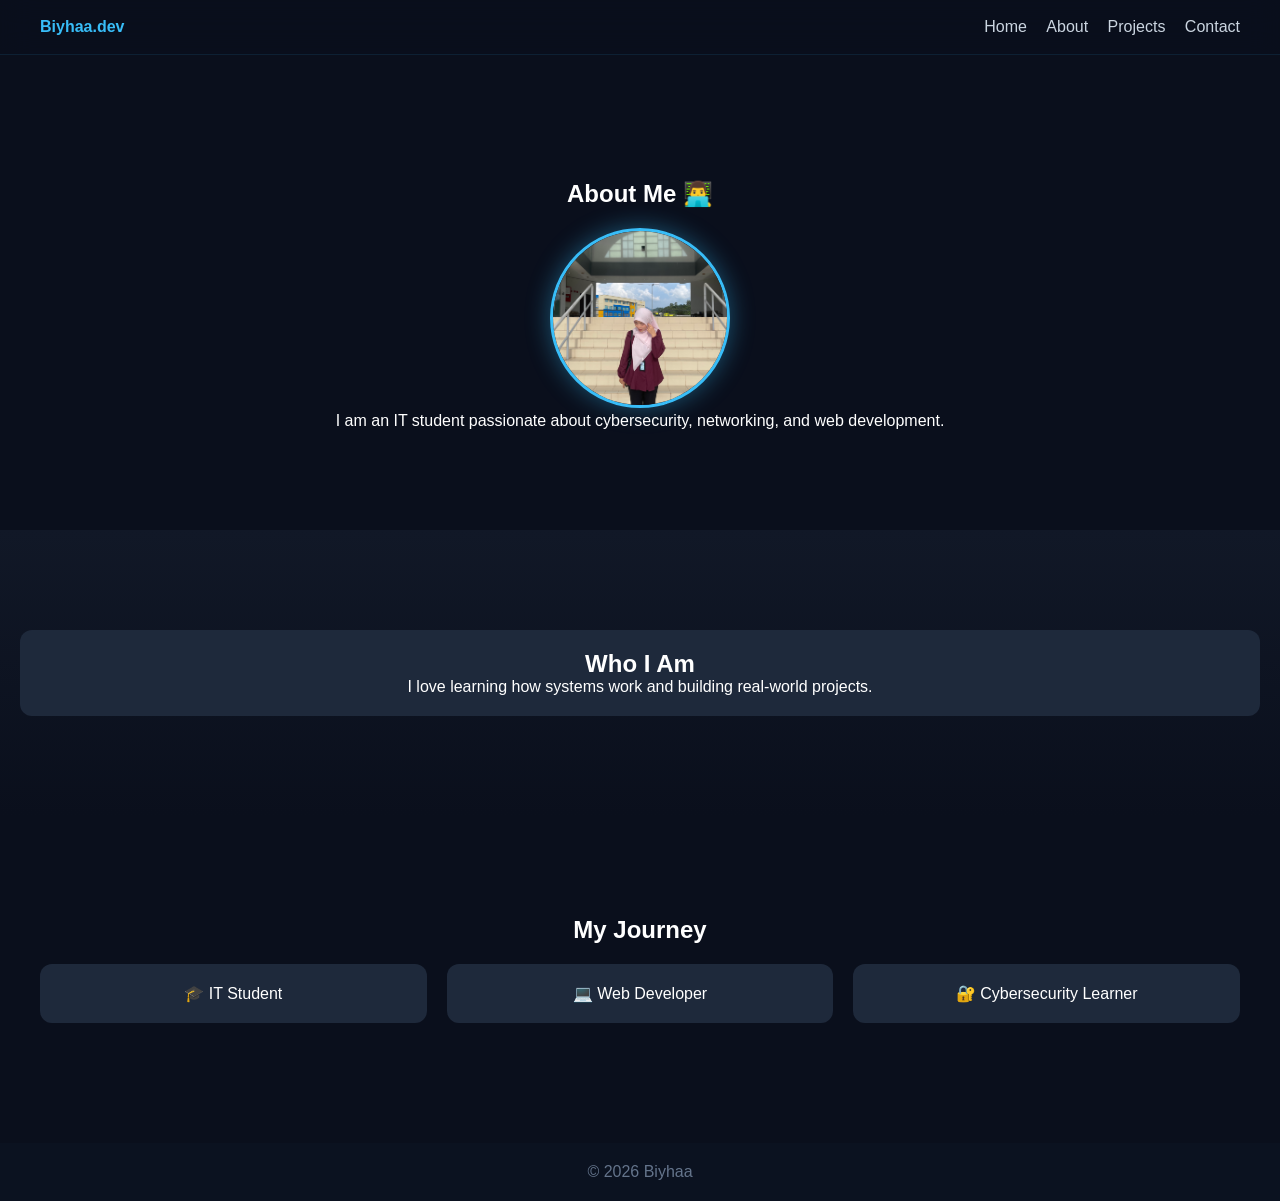
==== about.html @ 8bd09adf "Update about.html" ====
<!DOCTYPE html>
<html lang="en">
<head>
<meta charset="UTF-8">
<meta name="viewport" content="width=device-width, initial-scale=1.0">
<title>About | Biyhaa</title>

<link rel="stylesheet" href="style.css">
</head>

<body>

<header class="navbar">
    <div class="logo">Biyhaa.dev</div>
    <nav>
        <a class="nav-link" href="index.html">Home</a>
        <a class="nav-link" href="about.html">About</a>
        <a class="nav-link" href="projects.html">Projects</a>
        <a class="nav-link" href="contact.html">Contact</a>
    </nav>
</header>

<section class="section">
    <h1>About Me 👨‍💻</h1>

        <img src="IMG_8706.jpeg" class="profile-img" alt="Profile">
    </div>

    <p class="text">
        I am an IT student passionate about cybersecurity, networking, and web development.
    </p>
</section>

<section class="section dark">
    <div class="card profile-card">
        <h2>Who I Am</h2>
        <p>I love learning how systems work and building real-world projects.</p>
    </div>
</section>

<section class="section">
    <h2>My Journey</h2>

    <div class="grid">
        <div class="card">🎓 IT Student</div>
        <div class="card">💻 Web Developer</div>
        <div class="card">🔐 Cybersecurity Learner</div>
    </div>
</section>

<footer>
    <p>© 2026 Biyhaa</p>
</footer>

<script>
const links = document.querySelectorAll(".nav-link");
const currentPage = window.location.pathname.split("/").pop();

links.forEach(link => {
    const href = link.getAttribute("href");

    if (href === currentPage) {
        link.classList.add("active");
    }
});
</script>

</body>
</html>
---- style.css ----
/* RESET */
* {
    margin: 0;
    padding: 0;
    box-sizing: border-box;
    font-family: "Inter", sans-serif;
}

html {
    scroll-behavior: smooth;
}

body {
    background: #0a0f1c;
    color: white;
    padding-top: 80px;
}

/* NAVBAR */
.navbar {
    position: fixed;
    top: 0;
    width: 100%;
    display: flex;
    justify-content: space-between;
    padding: 18px 40px;
    background: rgba(10, 15, 28, 0.75);
    backdrop-filter: blur(15px);
    border-bottom: 1px solid rgba(56,189,248,0.1);
    z-index: 1000;
}

.logo {
    color: #38bdf8;
    font-weight: 700;
}

nav a {
    margin-left: 15px;
    color: #cbd5e1;
    text-decoration: none;
}

nav a:hover {
    color: #38bdf8;
}

/* HERO */
.hero {
    height: 90vh;
    display: flex;
    flex-direction: column;
    justify-content: center;
    align-items: center;
    text-align: center;
}

.hero h1 {
    font-size: 50px;
}

.typing {
    color: #38bdf8;
    margin: 10px 0;
}

/* BUTTON */
.btn {
    padding: 12px 20px;
    background: #38bdf8;
    color: black;
    border-radius: 8px;
    text-decoration: none;
    font-weight: 600;
    transition: 0.3s ease;
}

.btn:hover {
    transform: scale(1.05);
    background: #0ea5e9;
}

/* SECTIONS */
.section {
    padding: 100px 20px;
    text-align: center;
    animation: fadeUp 0.8s ease;
}

.section.dark {
    background: linear-gradient(180deg, #111827, #0a0f1c);
}

/* GRID */
.grid {
    display: grid;
    grid-template-columns: repeat(auto-fit, minmax(250px, 1fr));
    gap: 20px;
    padding: 20px;
}

/* CARDS */
.card {
    background: #1e293b;
    padding: 20px;
    border-radius: 12px;
    transition: all 0.3s ease;
}

.card:hover {
    transform: translateY(-10px);
    box-shadow: 0 12px 30px rgba(56,189,248,0.18);
}

/* PROFILE IMAGE */
.profile-img {
    width: 180px;
    height: 180px;
    border-radius: 50%;
    object-fit: cover;
    margin-top: 20px;
    border: 3px solid #38bdf8;
    box-shadow: 0 0 25px rgba(56,189,248,0.4);
    transition: 0.3s ease;
}

.profile-img:hover {
    transform: scale(1.08);
    box-shadow: 0 0 40px rgba(56,189,248,0.6);
}

/* CONTACT TEXT */
#contact p {
    color: #cbd5e1;
}

/* FOOTER */
footer {
    text-align: center;
    padding: 20px;
    background: #0b1220;
    color: #64748b;
}

/* FADE ANIMATION */
@keyframes fadeUp {
    from {
        opacity: 0;
        transform: translateY(30px);
    }
    to {
        opacity: 1;
        transform: translateY(0);
    }
}
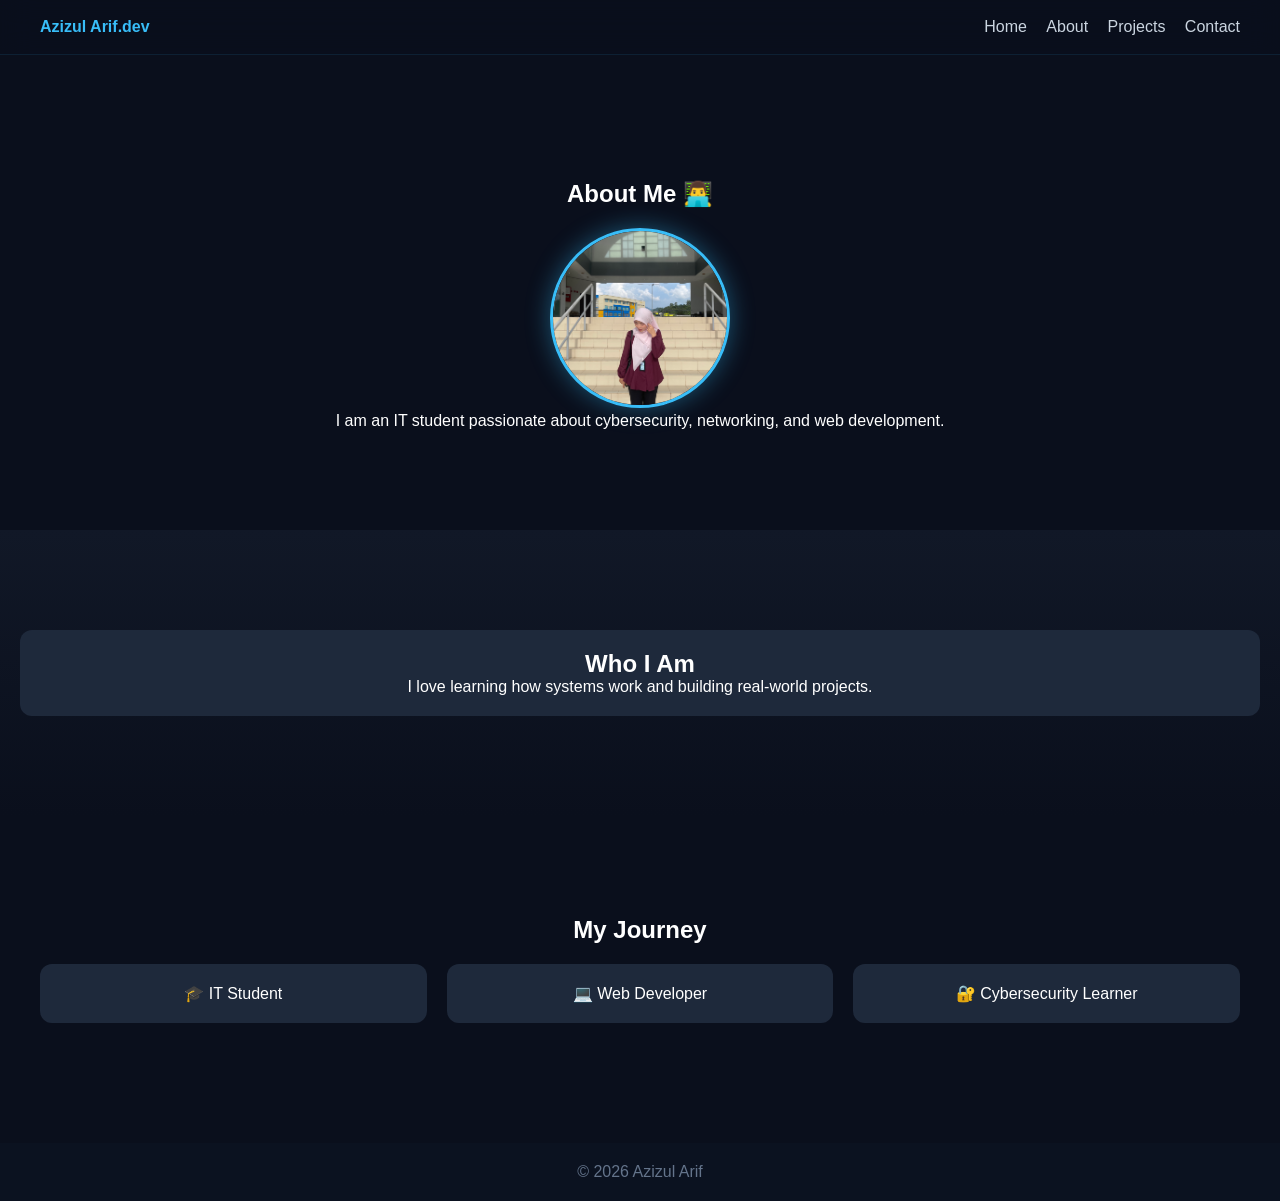
==== commit 0c30c4e0: "Update about.html" ====
--- a/about.html
+++ b/about.html
@@ -3,7 +3,7 @@
 <head>
 <meta charset="UTF-8">
 <meta name="viewport" content="width=device-width, initial-scale=1.0">
-<title>About | Biyhaa</title>
+<title>About | Azizul Arif</title>
 
 <link rel="stylesheet" href="style.css">
 </head>
@@ -11,7 +11,7 @@
 <body>
 
 <header class="navbar">
-    <div class="logo">Biyhaa.dev</div>
+    <div class="logo">Azizul Arif.dev</div>
     <nav>
         <a class="nav-link" href="index.html">Home</a>
         <a class="nav-link" href="about.html">About</a>
@@ -49,7 +49,7 @@
 </section>
 
 <footer>
-    <p>© 2026 Biyhaa</p>
+    <p>© 2026 Azizul Arif</p>
 </footer>
 
 <script>
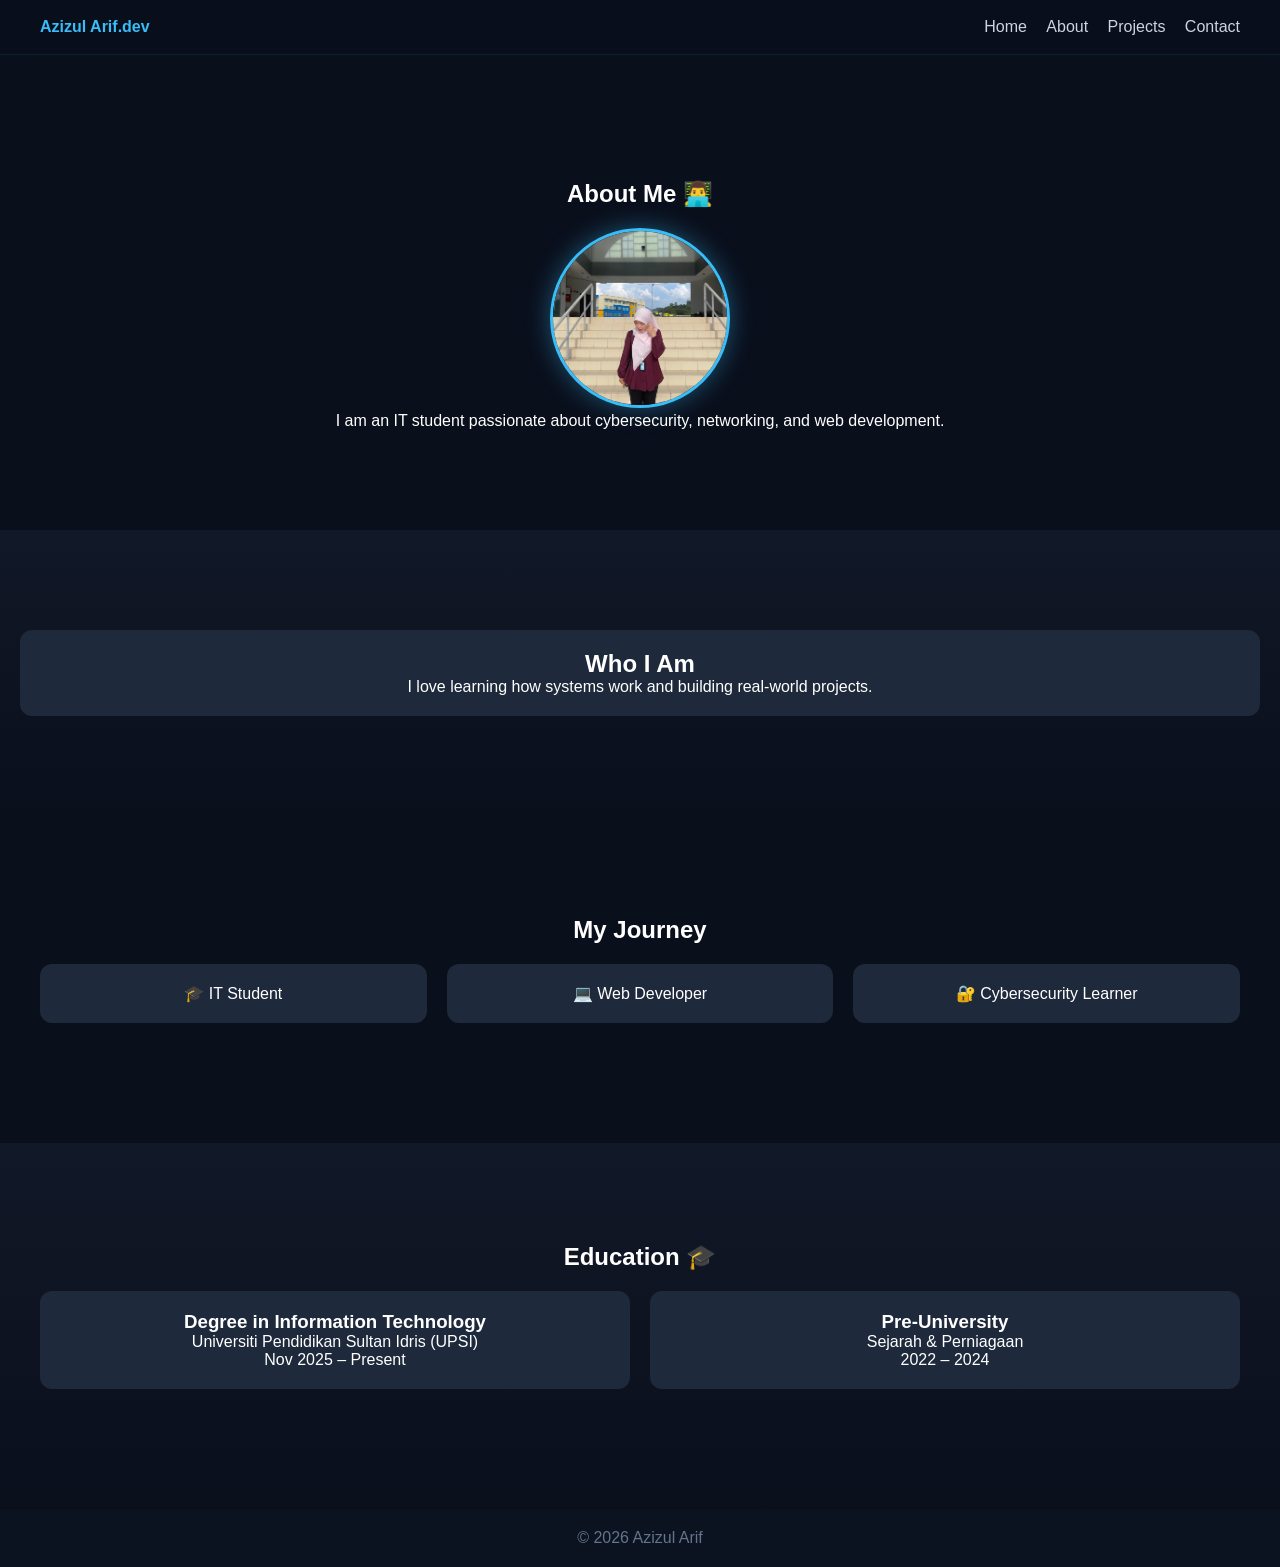
==== commit cf2f628a: "Update about.html" ====
--- a/about.html
+++ b/about.html
@@ -20,17 +20,18 @@
     </nav>
 </header>
 
+<!-- ABOUT SECTION -->
 <section class="section">
     <h1>About Me 👨‍💻</h1>
 
-        <img src="IMG_8706.jpeg" class="profile-img" alt="Profile">
-    </div>
+    <img src="IMG_8706.jpeg" class="profile-img" alt="Profile">
 
     <p class="text">
         I am an IT student passionate about cybersecurity, networking, and web development.
     </p>
 </section>
 
+<!-- WHO I AM -->
 <section class="section dark">
     <div class="card profile-card">
         <h2>Who I Am</h2>
@@ -38,6 +39,7 @@
     </div>
 </section>
 
+<!-- JOURNEY -->
 <section class="section">
     <h2>My Journey</h2>
 
@@ -45,6 +47,27 @@
         <div class="card">🎓 IT Student</div>
         <div class="card">💻 Web Developer</div>
         <div class="card">🔐 Cybersecurity Learner</div>
+    </div>
+</section>
+
+<!-- EDUCATION (NEW ADDED SECTION) -->
+<section class="section dark">
+    <h2>Education 🎓</h2>
+
+    <div class="grid">
+
+        <div class="card">
+            <h3>Degree in Information Technology</h3>
+            <p>Universiti Pendidikan Sultan Idris (UPSI)</p>
+            <p>Nov 2025 – Present</p>
+        </div>
+
+        <div class="card">
+            <h3>Pre-University</h3>
+            <p>Sejarah & Perniagaan</p>
+            <p>2022 – 2024</p>
+        </div>
+
     </div>
 </section>
 
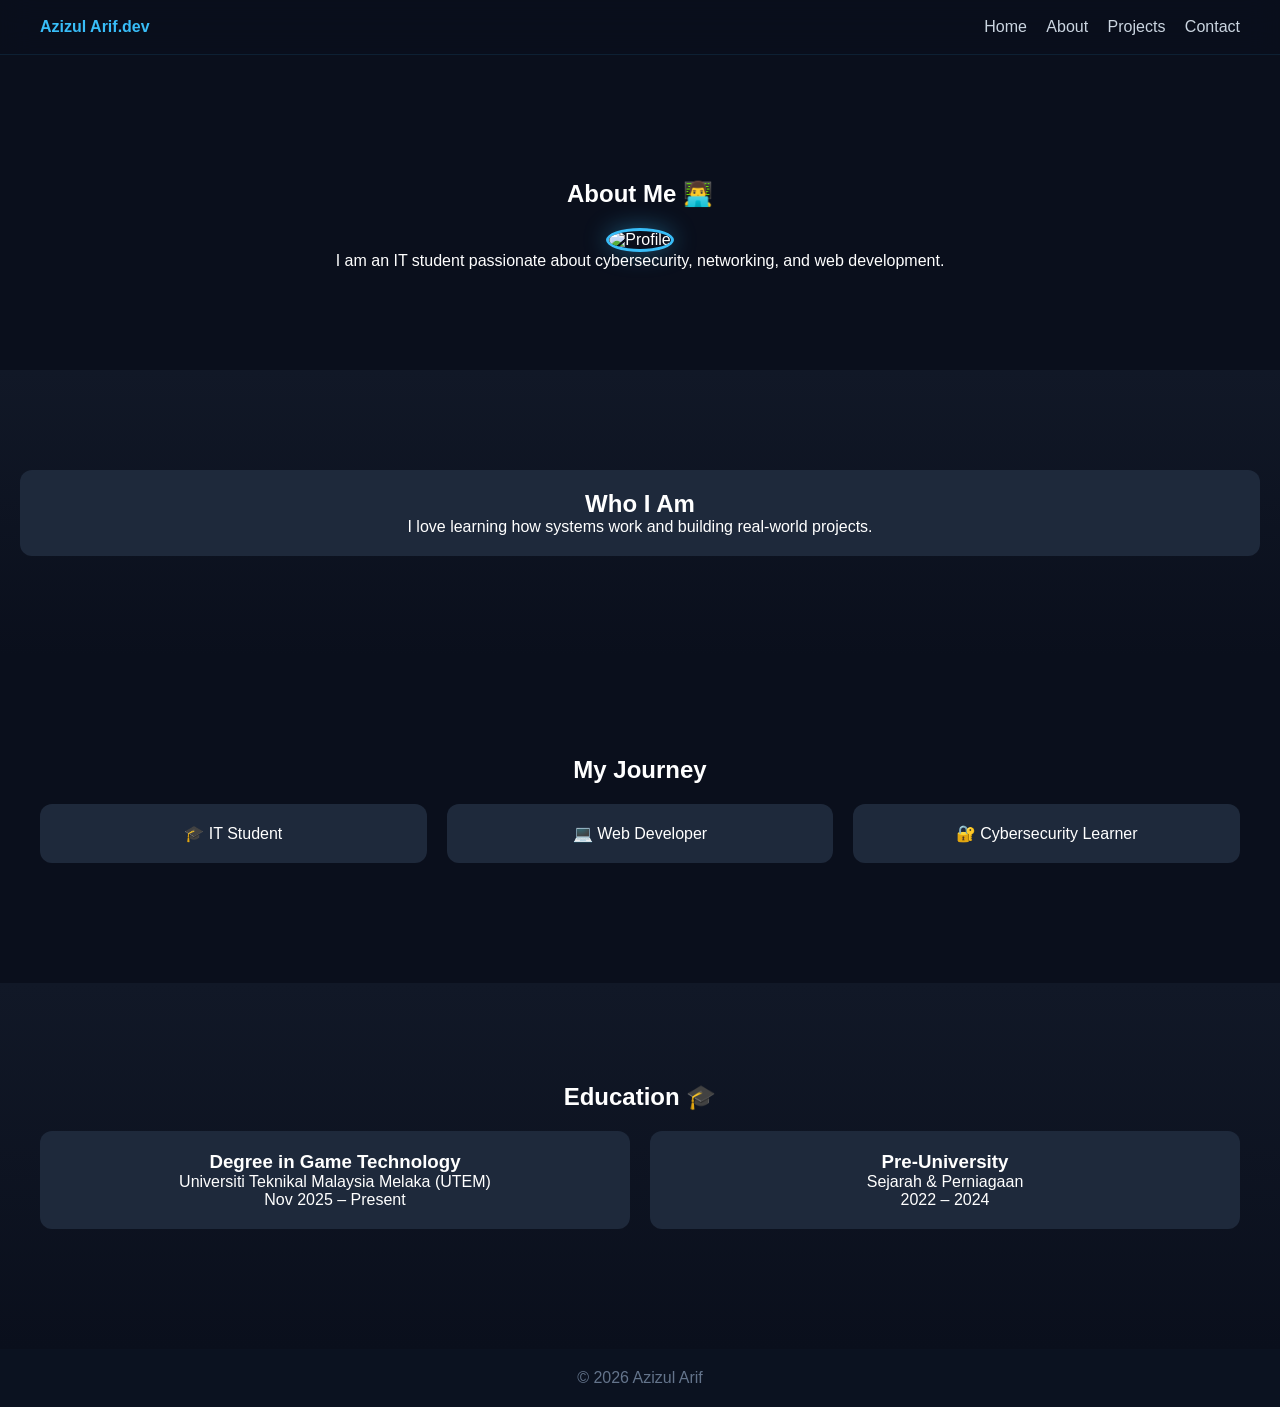
==== commit 9f805674: "Update about.html" ====
--- a/about.html
+++ b/about.html
@@ -20,11 +20,12 @@
     </nav>
 </header>
 
-<!-- ABOUT SECTION -->
+<!-- ABOUT -->
 <section class="section">
     <h1>About Me 👨‍💻</h1>
 
-    <img src="IMG_8706.jpeg" class="profile-img" alt="Profile">
+    <!-- UPDATED PROFILE IMAGE -->
+    <img src="336d7996-d282-4a2a-9e5e-6ca4b7f17e5b.jpeg" class="profile-img" alt="Profile">
 
     <p class="text">
         I am an IT student passionate about cybersecurity, networking, and web development.
@@ -33,7 +34,7 @@
 
 <!-- WHO I AM -->
 <section class="section dark">
-    <div class="card profile-card">
+    <div class="card">
         <h2>Who I Am</h2>
         <p>I love learning how systems work and building real-world projects.</p>
     </div>
@@ -50,15 +51,15 @@
     </div>
 </section>
 
-<!-- EDUCATION (NEW ADDED SECTION) -->
+<!-- EDUCATION -->
 <section class="section dark">
     <h2>Education 🎓</h2>
 
     <div class="grid">
 
         <div class="card">
-            <h3>Degree in Information Technology</h3>
-            <p>Universiti Pendidikan Sultan Idris (UPSI)</p>
+            <h3>Degree in Game Technology</h3>
+            <p>Universiti Teknikal Malaysia Melaka (UTEM)</p>
             <p>Nov 2025 – Present</p>
         </div>
 
@@ -71,10 +72,12 @@
     </div>
 </section>
 
+<!-- FOOTER -->
 <footer>
     <p>© 2026 Azizul Arif</p>
 </footer>
 
+<!-- ACTIVE NAV SCRIPT -->
 <script>
 const links = document.querySelectorAll(".nav-link");
 const currentPage = window.location.pathname.split("/").pop();
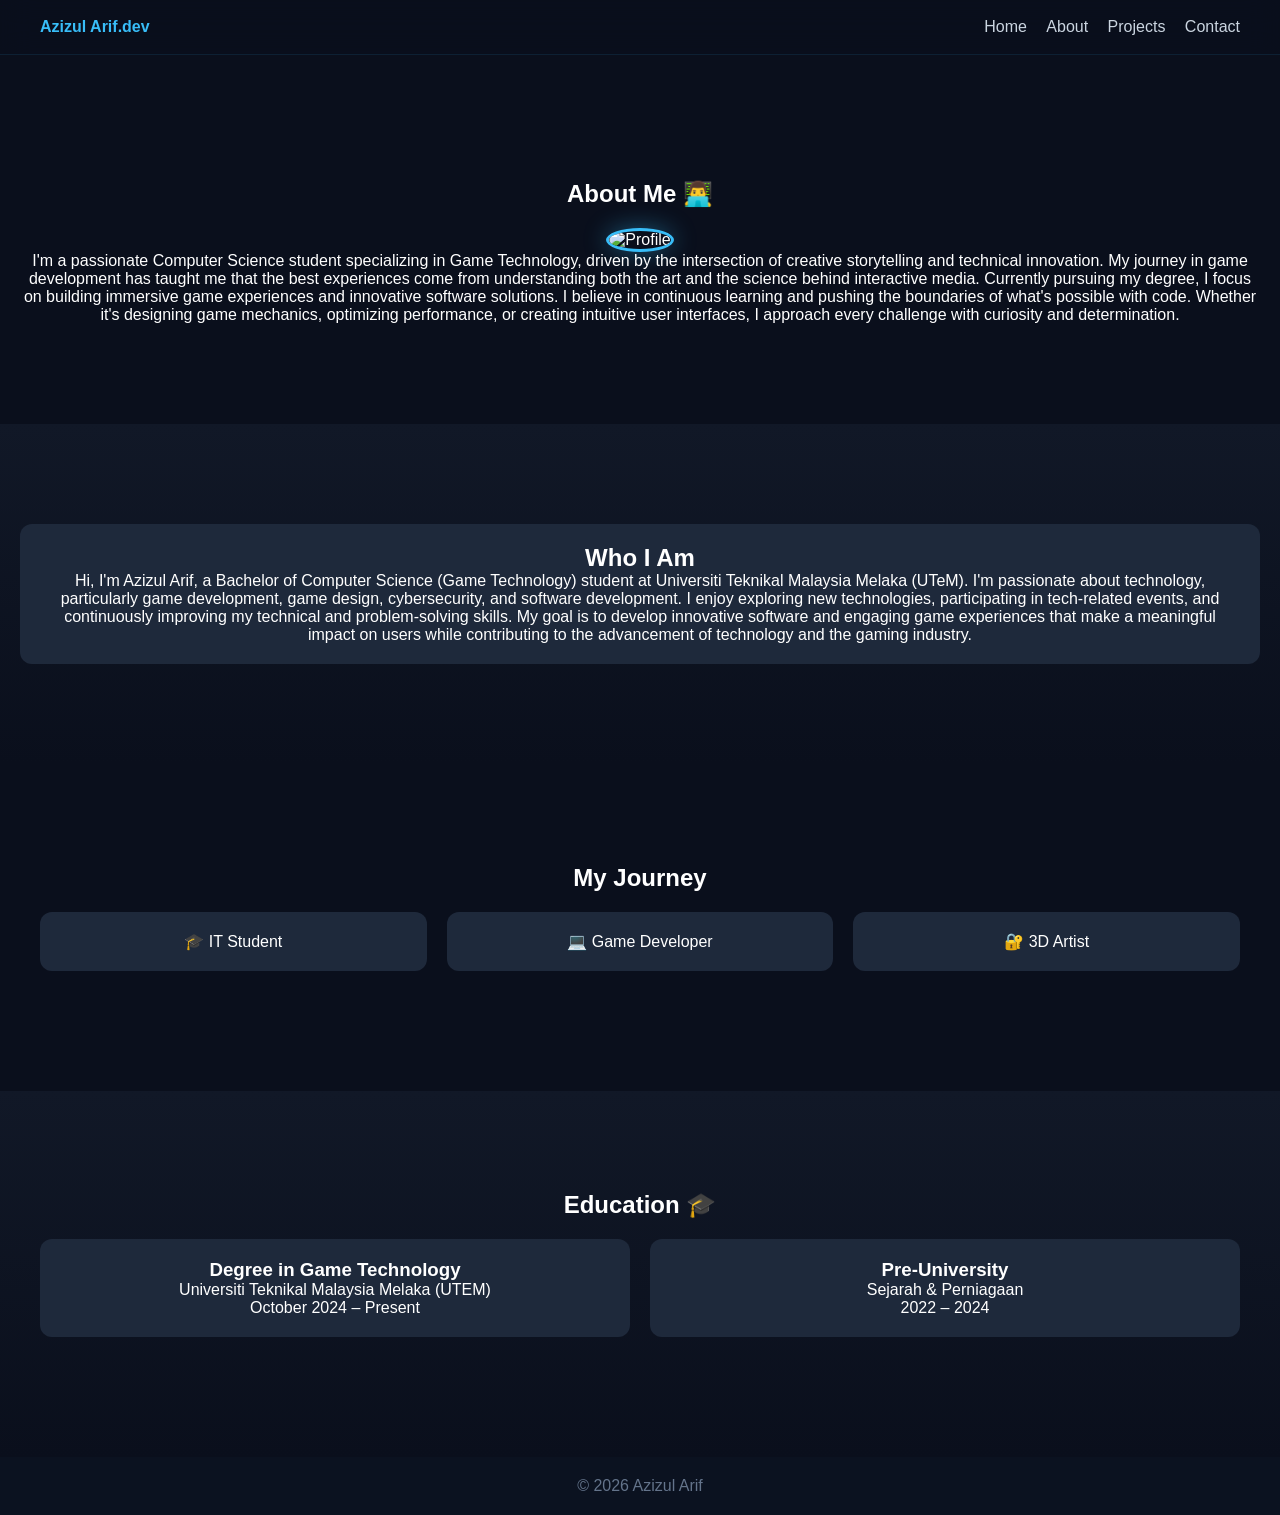
==== commit 81b922cd: "Update about.html" ====
--- a/about.html
+++ b/about.html
@@ -28,7 +28,16 @@
     <img src="336d7996-d282-4a2a-9e5e-6ca4b7f17e5b.jpeg" class="profile-img" alt="Profile">
 
     <p class="text">
-        I am an IT student passionate about cybersecurity, networking, and web development.
+        I'm a passionate Computer Science student specializing in Game Technology,
+        driven by the intersection of creative storytelling and technical innovation. 
+        My journey in game development has taught me that the best experiences come 
+        from understanding both the art and the science behind interactive media.
+
+        Currently pursuing my degree, I focus on building immersive game experiences 
+        and innovative software solutions. I believe in continuous learning and pushing 
+        the boundaries of what's possible with code. Whether it's designing game mechanics, 
+        optimizing performance, or creating intuitive user interfaces, I approach every
+        challenge with curiosity and determination.
     </p>
 </section>
 
@@ -36,7 +45,11 @@
 <section class="section dark">
     <div class="card">
         <h2>Who I Am</h2>
-        <p>I love learning how systems work and building real-world projects.</p>
+        <p>Hi, I'm Azizul Arif, a Bachelor of Computer Science (Game Technology) student at Universiti Teknikal Malaysia Melaka (UTeM).
+            I'm passionate about technology, particularly game development, game design, cybersecurity, and software development.
+            I enjoy exploring new technologies, participating in tech-related events, and continuously improving my technical and problem-solving skills.
+            My goal is to develop innovative software and engaging game experiences that make a meaningful impact on users while contributing
+            to the advancement of technology and the gaming industry.</p>
     </div>
 </section>
 
@@ -46,8 +59,8 @@
 
     <div class="grid">
         <div class="card">🎓 IT Student</div>
-        <div class="card">💻 Web Developer</div>
-        <div class="card">🔐 Cybersecurity Learner</div>
+        <div class="card">💻 Game Developer</div>
+        <div class="card">🔐 3D Artist</div>
     </div>
 </section>
 
@@ -60,7 +73,7 @@
         <div class="card">
             <h3>Degree in Game Technology</h3>
             <p>Universiti Teknikal Malaysia Melaka (UTEM)</p>
-            <p>Nov 2025 – Present</p>
+            <p>October 2024 – Present</p>
         </div>
 
         <div class="card">
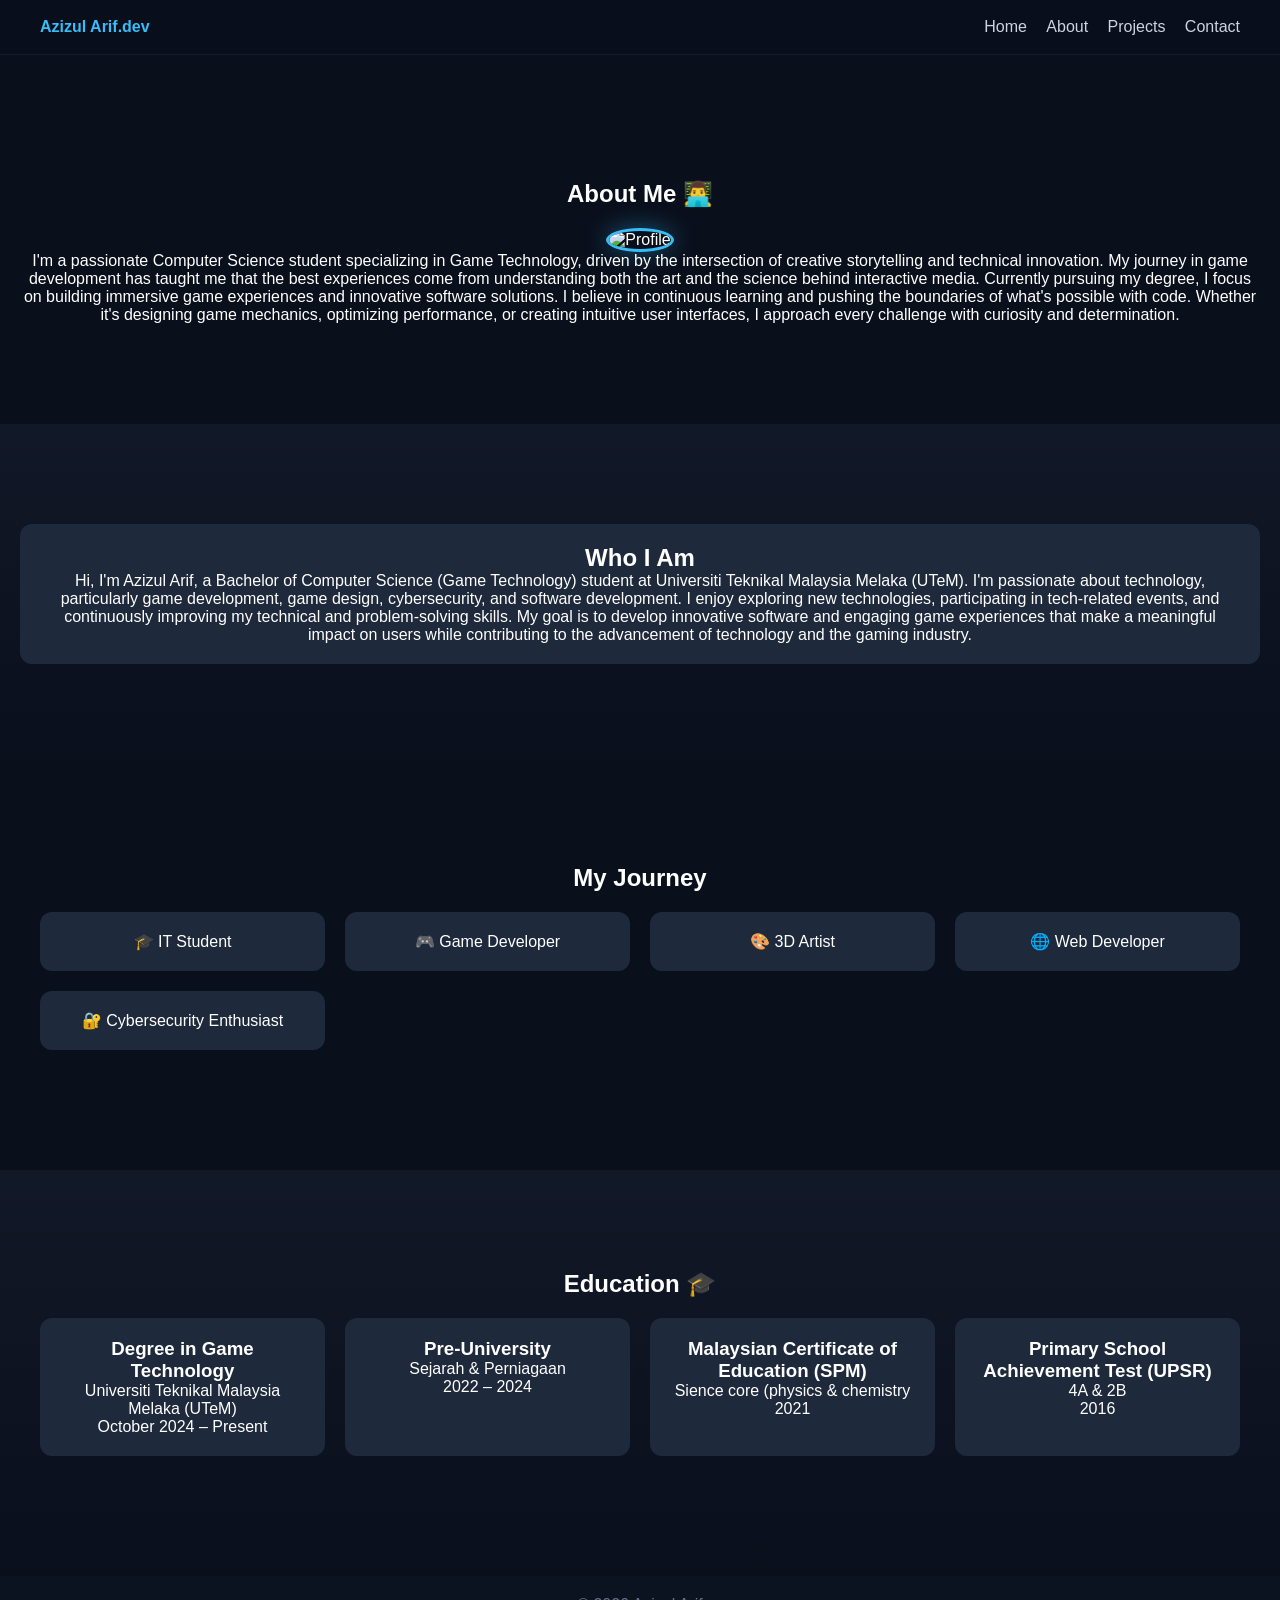
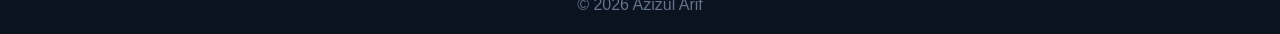
==== commit b6a5fc38: "Update about.html" ====
--- a/about.html
+++ b/about.html
@@ -33,6 +33,7 @@
         My journey in game development has taught me that the best experiences come 
         from understanding both the art and the science behind interactive media.
 
+        
         Currently pursuing my degree, I focus on building immersive game experiences 
         and innovative software solutions. I believe in continuous learning and pushing 
         the boundaries of what's possible with code. Whether it's designing game mechanics, 
@@ -48,6 +49,8 @@
         <p>Hi, I'm Azizul Arif, a Bachelor of Computer Science (Game Technology) student at Universiti Teknikal Malaysia Melaka (UTeM).
             I'm passionate about technology, particularly game development, game design, cybersecurity, and software development.
             I enjoy exploring new technologies, participating in tech-related events, and continuously improving my technical and problem-solving skills.
+            
+            
             My goal is to develop innovative software and engaging game experiences that make a meaningful impact on users while contributing
             to the advancement of technology and the gaming industry.</p>
     </div>
@@ -59,8 +62,10 @@
 
     <div class="grid">
         <div class="card">🎓 IT Student</div>
-        <div class="card">💻 Game Developer</div>
-        <div class="card">🔐 3D Artist</div>
+        <div class="card">🎮 Game Developer</div>
+        <div class="card">🎨 3D Artist</div>
+        <div class="card">🌐 Web Developer</div>
+        <div class="card">🔐 Cybersecurity Enthusiast</div>
     </div>
 </section>
 
@@ -72,7 +77,7 @@
 
         <div class="card">
             <h3>Degree in Game Technology</h3>
-            <p>Universiti Teknikal Malaysia Melaka (UTEM)</p>
+            <p>Universiti Teknikal Malaysia Melaka (UTeM)</p>
             <p>October 2024 – Present</p>
         </div>
 
@@ -80,6 +85,18 @@
             <h3>Pre-University</h3>
             <p>Sejarah & Perniagaan</p>
             <p>2022 – 2024</p>
+        </div>
+
+        <div class="card">
+            <h3>Malaysian Certificate of Education (SPM)</h3>
+            <p>Sience core (physics & chemistry</p>
+            <p>2021</p>
+        </div>
+
+         <div class="card">
+            <h3>Primary School Achievement Test (UPSR)</h3>
+            <p>4A & 2B</p>
+            <p>2016</p>
         </div>
 
     </div>
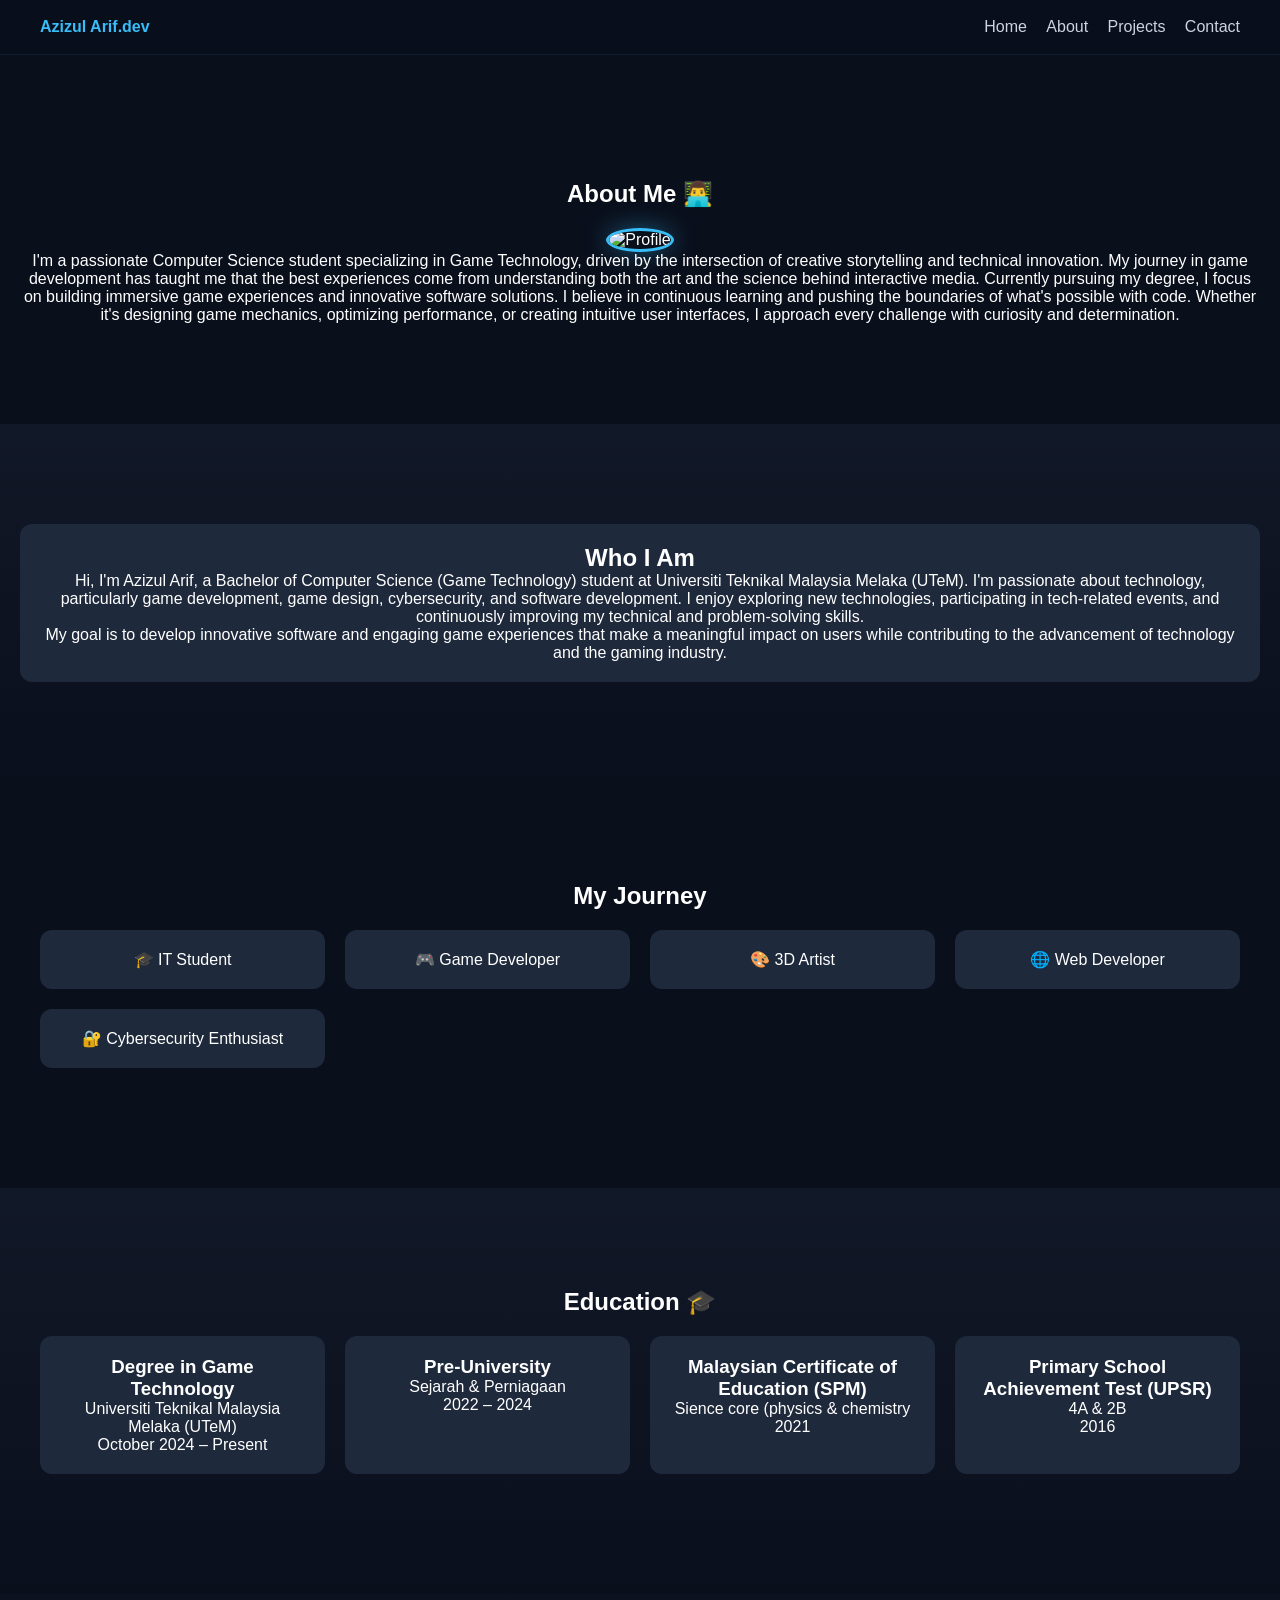
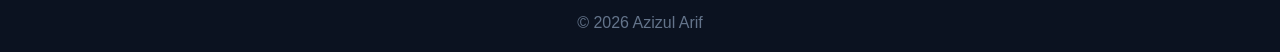
==== commit eb9465d7: "Update about.html" ====
--- a/about.html
+++ b/about.html
@@ -46,13 +46,15 @@
 <section class="section dark">
     <div class="card">
         <h2>Who I Am</h2>
-        <p>Hi, I'm Azizul Arif, a Bachelor of Computer Science (Game Technology) student at Universiti Teknikal Malaysia Melaka (UTeM).
-            I'm passionate about technology, particularly game development, game design, cybersecurity, and software development.
-            I enjoy exploring new technologies, participating in tech-related events, and continuously improving my technical and problem-solving skills.
-            
-            
-            My goal is to develop innovative software and engaging game experiences that make a meaningful impact on users while contributing
-            to the advancement of technology and the gaming industry.</p>
+       <p>
+    Hi, I'm Azizul Arif, a Bachelor of Computer Science (Game Technology) student at Universiti Teknikal Malaysia Melaka (UTeM).
+    I'm passionate about technology, particularly game development, game design, cybersecurity, and software development.
+    I enjoy exploring new technologies, participating in tech-related events, and continuously improving my technical and problem-solving skills.
+</p>
+
+<p>
+    My goal is to develop innovative software and engaging game experiences that make a meaningful impact on users while contributing to the advancement of technology and the gaming industry.
+</p>
     </div>
 </section>
 
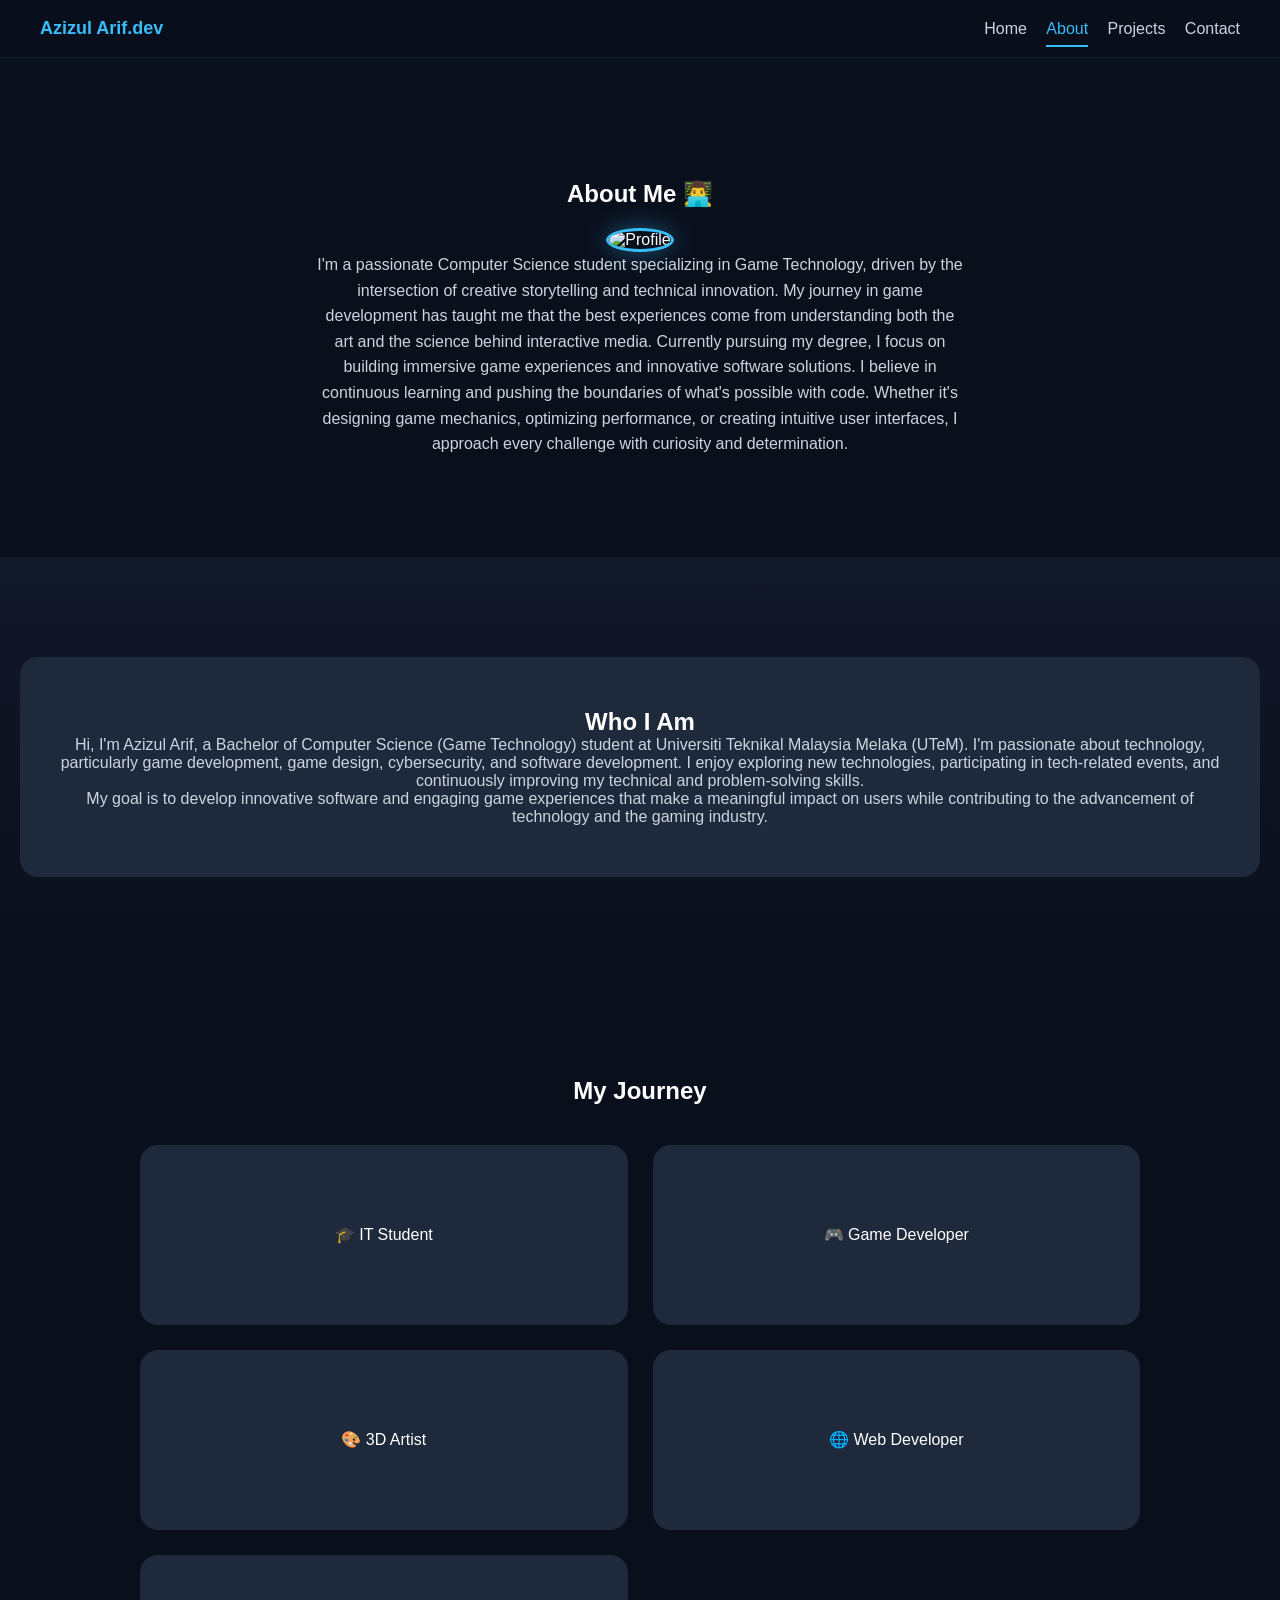
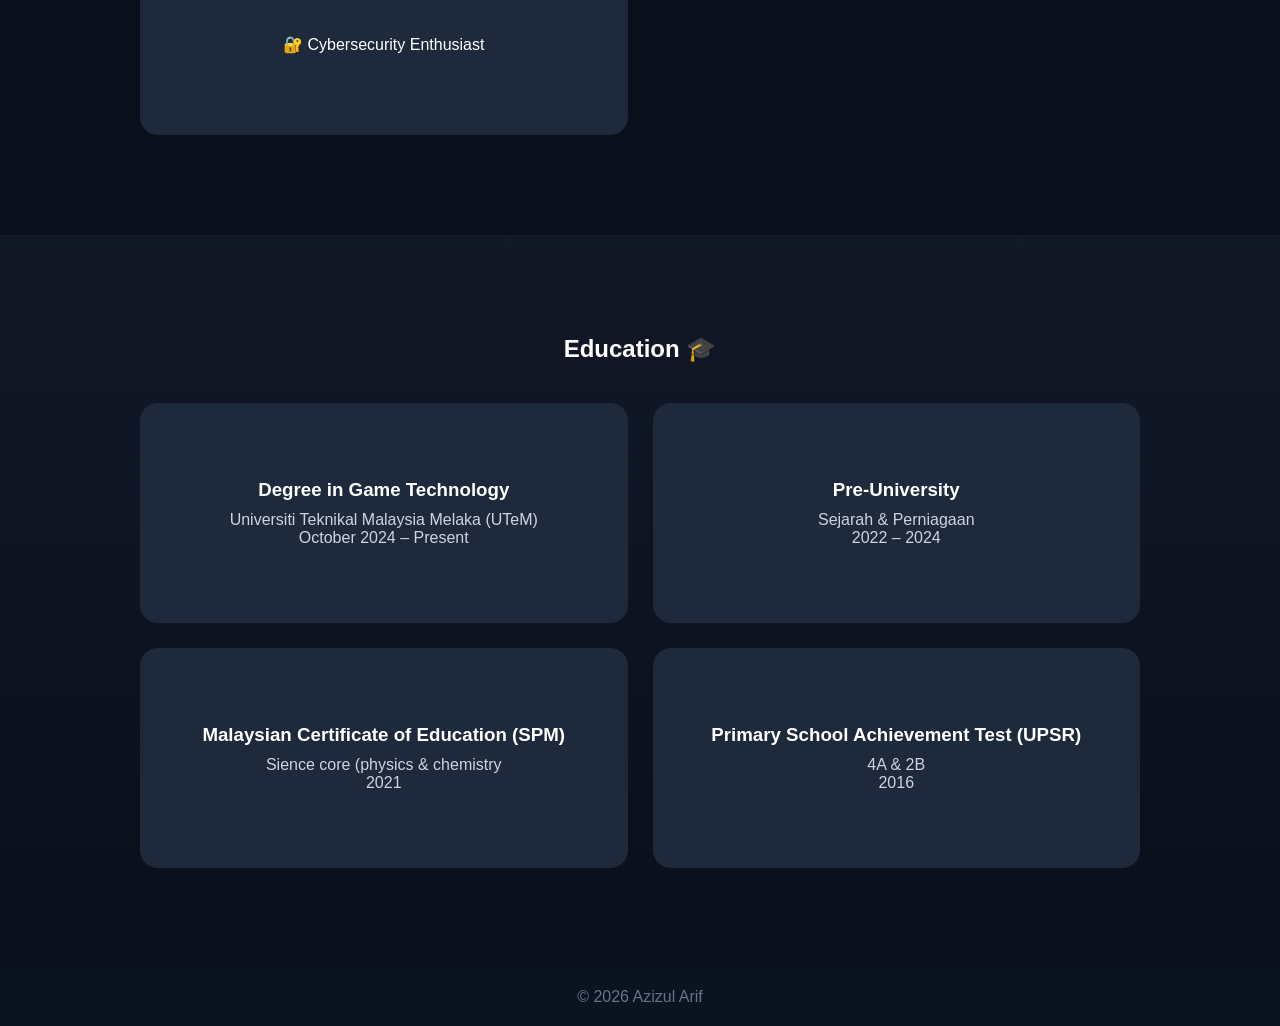
==== commit 75a60309: "Update about.html" ====
--- a/about.html
+++ b/about.html
@@ -44,7 +44,7 @@
 
 <!-- WHO I AM -->
 <section class="section dark">
-    <div class="card">
+    <div class="education-card">
         <h2>Who I Am</h2>
        <p>
     Hi, I'm Azizul Arif, a Bachelor of Computer Science (Game Technology) student at Universiti Teknikal Malaysia Melaka (UTeM).
@@ -62,7 +62,7 @@
 <section class="section">
     <h2>My Journey</h2>
 
-    <div class="grid">
+    <div class="education-grid">
         <div class="card">🎓 IT Student</div>
         <div class="card">🎮 Game Developer</div>
         <div class="card">🎨 3D Artist</div>
@@ -75,27 +75,27 @@
 <section class="section dark">
     <h2>Education 🎓</h2>
 
-    <div class="grid">
+    <div class="education-grid">
 
-        <div class="card">
+        <div class="education-card">
             <h3>Degree in Game Technology</h3>
             <p>Universiti Teknikal Malaysia Melaka (UTeM)</p>
             <p>October 2024 – Present</p>
         </div>
 
-        <div class="card">
+        <div class="education-card">
             <h3>Pre-University</h3>
             <p>Sejarah & Perniagaan</p>
             <p>2022 – 2024</p>
         </div>
 
-        <div class="card">
+        <div class="education-card">
             <h3>Malaysian Certificate of Education (SPM)</h3>
             <p>Sience core (physics & chemistry</p>
             <p>2021</p>
         </div>
 
-         <div class="card">
+         <div class="education-card">
             <h3>Primary School Achievement Test (UPSR)</h3>
             <p>4A & 2B</p>
             <p>2016</p>
--- a/style.css
+++ b/style.css
@@ -1,4 +1,6 @@
-/* RESET */
+/* =======================
+   BASE RESET
+======================= */
 * {
     margin: 0;
     padding: 0;
@@ -16,13 +18,16 @@
     padding-top: 80px;
 }
 
-/* NAVBAR */
+/* =======================
+   NAVBAR
+======================= */
 .navbar {
     position: fixed;
     top: 0;
     width: 100%;
     display: flex;
     justify-content: space-between;
+    align-items: center;
     padding: 18px 40px;
     background: rgba(10, 15, 28, 0.75);
     backdrop-filter: blur(15px);
@@ -33,19 +38,23 @@
 .logo {
     color: #38bdf8;
     font-weight: 700;
+    font-size: 18px;
 }
 
 nav a {
     margin-left: 15px;
     color: #cbd5e1;
     text-decoration: none;
+    transition: 0.3s;
 }
 
 nav a:hover {
     color: #38bdf8;
 }
 
-/* HERO */
+/* =======================
+   HERO
+======================= */
 .hero {
     height: 90vh;
     display: flex;
@@ -53,34 +62,41 @@
     justify-content: center;
     align-items: center;
     text-align: center;
+    gap: 10px;
 }
 
 .hero h1 {
-    font-size: 50px;
+    font-size: 52px;
+    font-weight: 700;
 }
 
 .typing {
     color: #38bdf8;
-    margin: 10px 0;
-}
-
-/* BUTTON */
+    font-size: 22px;
+}
+
+/* =======================
+   BUTTON
+======================= */
 .btn {
-    padding: 12px 20px;
+    padding: 12px 22px;
     background: #38bdf8;
     color: black;
-    border-radius: 8px;
+    border-radius: 10px;
     text-decoration: none;
     font-weight: 600;
     transition: 0.3s ease;
+    display: inline-block;
 }
 
 .btn:hover {
-    transform: scale(1.05);
+    transform: translateY(-3px) scale(1.05);
     background: #0ea5e9;
 }
 
-/* SECTIONS */
+/* =======================
+   SECTIONS
+======================= */
 .section {
     padding: 100px 20px;
     text-align: center;
@@ -91,28 +107,77 @@
     background: linear-gradient(180deg, #111827, #0a0f1c);
 }
 
-/* GRID */
+/* =======================
+   GRID + CARDS
+======================= */
 .grid {
     display: grid;
-    grid-template-columns: repeat(auto-fit, minmax(250px, 1fr));
-    gap: 20px;
+    grid-template-columns: repeat(auto-fit, minmax(320px, 1fr));
+    gap: 25px;
+    max-width: 1200px;
+    margin: 40px auto 0;
     padding: 20px;
 }
 
-/* CARDS */
 .card {
     background: #1e293b;
-    padding: 20px;
-    border-radius: 12px;
+    padding: 35px 25px;
+    border-radius: 18px;
     transition: all 0.3s ease;
+    min-height: 180px;
+
+    display: flex;
+    flex-direction: column;
+    justify-content: center;
+    align-items: center;
 }
 
 .card:hover {
     transform: translateY(-10px);
-    box-shadow: 0 12px 30px rgba(56,189,248,0.18);
-}
-
-/* PROFILE IMAGE */
+    box-shadow: 0 15px 35px rgba(56,189,248,0.18);
+}
+
+/* =======================
+   EDUCATION
+======================= */
+
+.education-grid {
+    display: grid;
+    grid-template-columns: repeat(2, 1fr);
+    gap: 25px;
+    max-width: 1000px;
+    margin: 40px auto 0;
+}
+
+.education-card {
+    background: #1e293b;
+    padding: 40px 30px;
+    border-radius: 18px;
+    min-height: 220px;
+
+    display: flex;
+    flex-direction: column;
+    justify-content: center;
+}
+
+.education-card h3 {
+    margin-bottom: 10px;
+}
+
+.education-card p {
+    color: #cbd5e1;
+}
+
+/* Mobile */
+@media (max-width: 768px) {
+    .education-grid {
+        grid-template-columns: 1fr;
+    }
+}
+
+/* =======================
+   PROFILE IMAGE
+======================= */
 .profile-img {
     width: 180px;
     height: 180px;
@@ -126,15 +191,50 @@
 
 .profile-img:hover {
     transform: scale(1.08);
-    box-shadow: 0 0 40px rgba(56,189,248,0.6);
-}
-
-/* CONTACT TEXT */
-#contact p {
+    box-shadow: 0 0 45px rgba(56,189,248,0.6);
+}
+
+/* =======================
+   TEXT
+======================= */
+.text {
+    max-width: 650px;
+    margin: auto;
     color: #cbd5e1;
-}
-
-/* FOOTER */
+    line-height: 1.6;
+}
+
+/* =======================
+   CONTACT FORM
+======================= */
+.form-card {
+    max-width: 500px;
+    margin: auto;
+    display: flex;
+    flex-direction: column;
+    gap: 12px;
+    padding: 25px;
+}
+
+.form-card input,
+.form-card textarea {
+    padding: 12px;
+    border-radius: 10px;
+    border: 1px solid #334155;
+    background: #0f172a;
+    color: white;
+    outline: none;
+    transition: 0.3s;
+}
+
+.form-card input:focus,
+.form-card textarea:focus {
+    border-color: #38bdf8;
+}
+
+/* =======================
+   FOOTER
+======================= */
 footer {
     text-align: center;
     padding: 20px;
@@ -142,14 +242,49 @@
     color: #64748b;
 }
 
-/* FADE ANIMATION */
+/* =======================
+   ANIMATION
+======================= */
 @keyframes fadeUp {
     from {
         opacity: 0;
-        transform: translateY(30px);
+        transform: translateY(25px);
     }
     to {
         opacity: 1;
         transform: translateY(0);
     }
 }
+
+/* =======================
+   ACTIVE NAV LINK
+======================= */
+.nav-link {
+    position: relative;
+    padding: 6px 0;
+}
+
+/* underline animation */
+.nav-link::after {
+    content: "";
+    position: absolute;
+    left: 0;
+    bottom: -4px;
+    width: 0%;
+    height: 2px;
+    background: #38bdf8;
+    transition: 0.3s ease;
+}
+
+.nav-link:hover::after {
+    width: 100%;
+}
+
+/* active page */
+.nav-link.active {
+    color: #38bdf8;
+}
+
+.nav-link.active::after {
+    width: 100%;
+}
